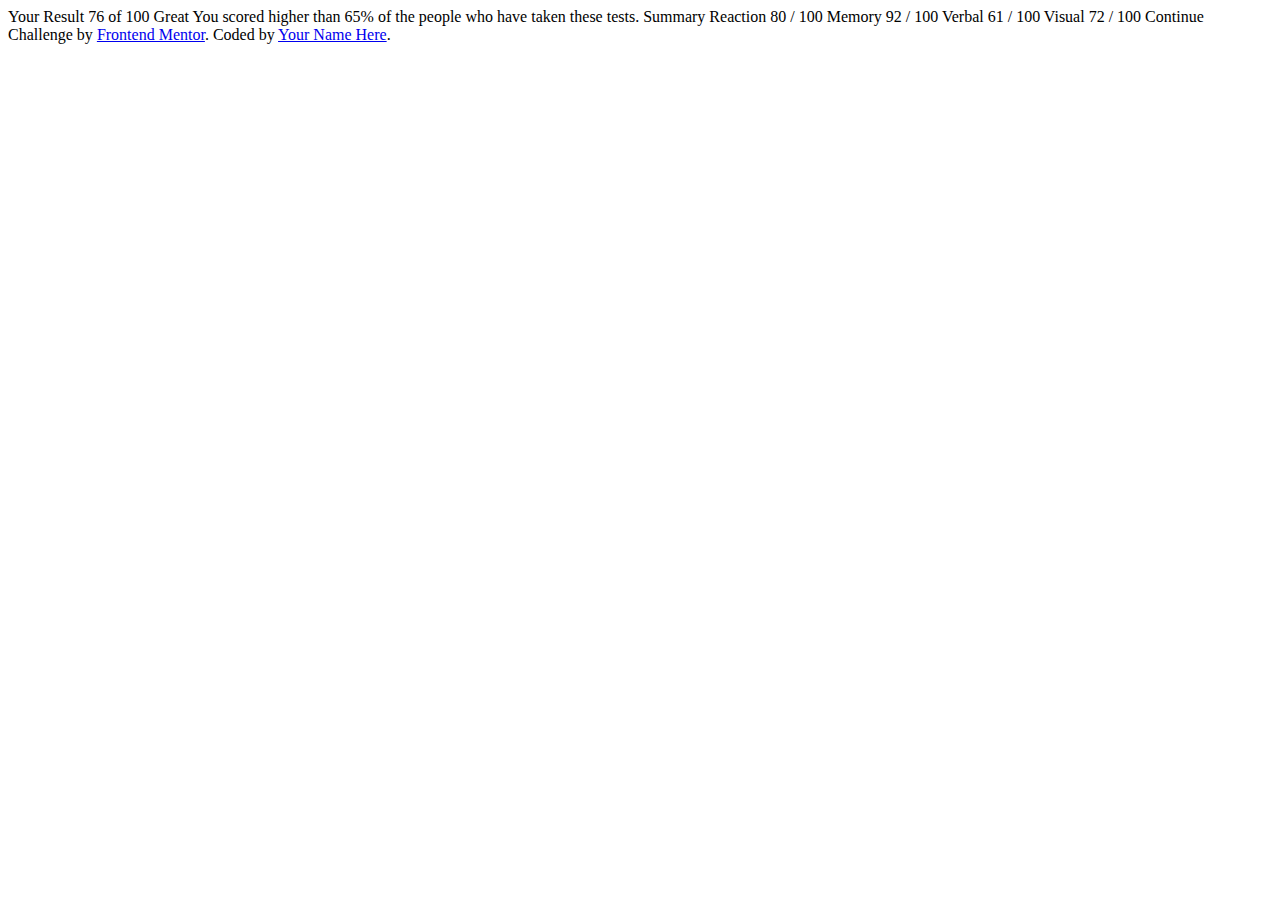
==== results-summary-component-main/index.html @ d4e73d26 "Results Summary Component" ====
<!DOCTYPE html>
<html lang="en">
    <head>
        <meta charset="UTF-8" />
        <meta name="viewport" content="width=device-width, initial-scale=1.0" />
        <!-- displays site properly based on user's device -->

        <link
            rel="icon"
            type="image/png"
            sizes="32x32"
            href="./assets/images/favicon-32x32.png"
        />

        <title>Frontend Mentor | Results summary component</title>
    </head>
    <body>
        <div class="container">
            Your Result 76 of 100 Great You scored higher than 65% of the people
            who have taken these tests. Summary Reaction 80 / 100 Memory 92 /
            100 Verbal 61 / 100 Visual 72 / 100 Continue
        </div>
        <div class="attribution">
            Challenge by
            <a
                href="https://www.frontendmentor.io?ref=challenge"
                target="_blank"
                >Frontend Mentor</a
            >. Coded by <a href="#">Your Name Here</a>.
        </div>
    </body>
</html>
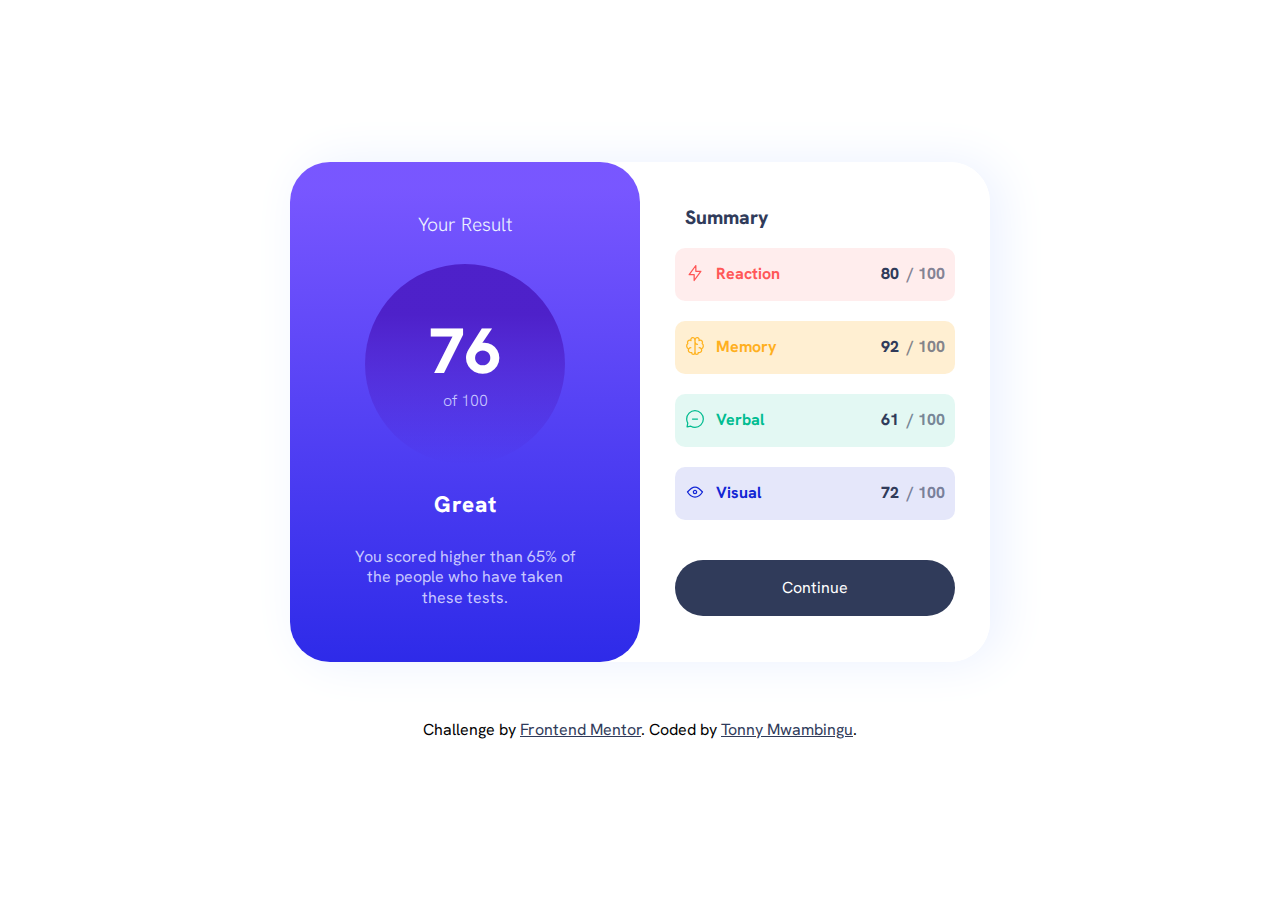
==== commit eb0af5ce: "Desktop Version of Results Summary Component completed" ====
--- a/results-summary-component-main/index.html
+++ b/results-summary-component-main/index.html
@@ -12,21 +12,81 @@
             href="./assets/images/favicon-32x32.png"
         />
 
+        <link rel="stylesheet" href="style.css" />
+        <link rel="preconnect" href="https://fonts.googleapis.com" />
+        <link rel="preconnect" href="https://fonts.gstatic.com" crossorigin />
+        <link
+            href="https://fonts.googleapis.com/css2?family=Hanken+Grotesk:wght@500;700;800&display=swap"
+            rel="stylesheet"
+        />
+
         <title>Frontend Mentor | Results summary component</title>
     </head>
+
     <body>
         <div class="container">
-            Your Result 76 of 100 Great You scored higher than 65% of the people
-            who have taken these tests. Summary Reaction 80 / 100 Memory 92 /
-            100 Verbal 61 / 100 Visual 72 / 100 Continue
-        </div>
-        <div class="attribution">
-            Challenge by
-            <a
-                href="https://www.frontendmentor.io?ref=challenge"
-                target="_blank"
-                >Frontend Mentor</a
-            >. Coded by <a href="#">Your Name Here</a>.
+            <div class="content-container">
+                <div class="content left-content">
+                    <div class="result-text">Your Result</div>
+                    <div class="circle">
+                        <span class="large-text">76</span>
+                        <span class="small-text">of 100</span>
+                    </div>
+                    <div class="commend">Great</div>
+                    <div class="comment">
+                        You scored higher than 65% of the people who have taken
+                        these tests.
+                    </div>
+                </div>
+                <div class="content right-content">
+                    <div class="sum-heading">Summary</div>
+                    <div class="score-container">
+                        <span class="img-span">
+                            <img src="./assets/images/icon-reaction.svg" alt=""
+                        /></span>
+                        <span class="mid-text-span">Reaction </span
+                        ><span class="end-text-span"
+                            >80&nbsp <span>/ 100</span></span
+                        >
+                    </div>
+                    <div class="score-container">
+                        <span class="img-span">
+                            <img src="./assets/images/icon-memory.svg" alt=""
+                        /></span>
+                        <span class="mid-text-span">Memory </span
+                        ><span class="end-text-span"
+                            >92&nbsp <span>/ 100</span></span
+                        >
+                    </div>
+                    <div class="score-container">
+                        <span class="img-span">
+                            <img src="./assets/images/icon-verbal.svg" alt=""
+                        /></span>
+                        <span class="mid-text-span">Verbal </span
+                        ><span class="end-text-span"
+                            >61&nbsp <span>/ 100</span></span
+                        >
+                    </div>
+                    <div class="score-container">
+                        <span class="img-span">
+                            <img src="./assets/images/icon-visual.svg" alt=""
+                        /></span>
+                        <span class="mid-text-span">Visual</span
+                        ><span class="end-text-span"
+                            >72&nbsp <span>/ 100</span></span
+                        >
+                    </div>
+                    <div class="button">Continue</div>
+                </div>
+            </div>
+            <div class="attribution">
+                Challenge by
+                <a
+                    href="https://www.frontendmentor.io?ref=challenge"
+                    target="_blank"
+                    >Frontend Mentor</a
+                >. Coded by <a href="#">Tonny Mwambingu</a>.
+            </div>
         </div>
     </body>
 </html>
--- a/results-summary-component-main/style.css
+++ b/results-summary-component-main/style.css
@@ -0,0 +1,349 @@
+/* http://meyerweb.com/eric/tools/css/reset/ 
+   v2.0 | 20110126
+   License: none (public domain)
+*/
+
+html,
+body,
+div,
+span,
+applet,
+object,
+iframe,
+h1,
+h2,
+h3,
+h4,
+h5,
+h6,
+p,
+blockquote,
+pre,
+a,
+abbr,
+acronym,
+address,
+big,
+cite,
+code,
+del,
+dfn,
+em,
+img,
+ins,
+kbd,
+q,
+s,
+samp,
+small,
+strike,
+strong,
+sub,
+sup,
+tt,
+var,
+b,
+u,
+i,
+center,
+dl,
+dt,
+dd,
+ol,
+ul,
+li,
+fieldset,
+form,
+label,
+legend,
+table,
+caption,
+tbody,
+tfoot,
+thead,
+tr,
+th,
+td,
+article,
+aside,
+canvas,
+details,
+embed,
+figure,
+figcaption,
+footer,
+header,
+hgroup,
+menu,
+nav,
+output,
+ruby,
+section,
+summary,
+time,
+mark,
+audio,
+video {
+    margin: 0;
+    padding: 0;
+    border: 0;
+    font-size: 100%;
+    font: inherit;
+    vertical-align: baseline;
+}
+/* HTML5 display-role reset for older browsers */
+article,
+aside,
+details,
+figcaption,
+figure,
+footer,
+header,
+hgroup,
+menu,
+nav,
+section {
+    display: block;
+}
+body {
+    line-height: 1;
+}
+ol,
+ul {
+    list-style: none;
+}
+blockquote,
+q {
+    quotes: none;
+}
+blockquote:before,
+blockquote:after,
+q:before,
+q:after {
+    content: "";
+    content: none;
+}
+table {
+    border-collapse: collapse;
+    border-spacing: 0;
+}
+
+body {
+    display: flex;
+    flex-direction: row;
+    justify-content: center;
+    align-items: center;
+    height: 100vh;
+    font-family: "Hanken Grotesk", sans-serif;
+}
+
+:root {
+    --light-red: hsl(0, 100%, 67%);
+    --orangey-yellow: hsl(39, 100%, 56%);
+    --green-teal: hsl(166, 100%, 37%);
+    --cobalt-blue: hsl(234, 85%, 45%);
+
+    --gr-slate-blue: hsl(252, 100%, 67%);
+    --gr-royal-blue: hsl(241, 81%, 54%);
+
+    --circle-violet-blue: hsla(256, 72%, 46%, 1);
+    --circle-persian-blue: hsla(241, 72%, 46%, 0);
+
+    --white: hsl(0, 0%, 100%);
+    --pale-blue: hsl(221, 100%, 96%);
+    --pale-blue-r: hsla(222, 100%, 96%, 0.432);
+    --light-lavender: hsl(241, 100%, 89%);
+    --dark-grey-blue: hsl(224, 30%, 27%);
+}
+
+.container {
+    display: flex;
+    flex-direction: column;
+    align-items: center;
+}
+
+.content-container {
+    background-color: var(--white);
+    width: 700px;
+    height: 500px;
+    display: flex;
+    justify-content: space-between;
+    border-radius: 40px;
+    margin-bottom: 60px;
+    box-shadow: 11px 0px 50px 0px var(--pale-blue);
+    -webkit-border-radius: 40px;
+    -moz-border-radius: 40px;
+    -ms-border-radius: 40px;
+    -o-border-radius: 40px;
+}
+
+.content {
+    justify-content: space-between;
+    width: 350px;
+    border-radius: 40px;
+}
+
+/* Left Side Content Styles */
+.left-content {
+    display: flex;
+    flex-direction: column;
+    align-items: center;
+    justify-content: center;
+    background-color: var(--gr-slate-blue);
+    border-top-right-radius: 40px;
+    border-bottom-right-radius: 40px;
+    background: var(--gr-royal-blue);
+    background: linear-gradient(
+        180deg,
+        var(--gr-slate-blue) 5%,
+        var(--gr-royal-blue) 100%
+    );
+    color: var(--white);
+}
+
+.circle {
+    width: 200px;
+    height: 200px;
+    border-radius: 50%;
+    display: flex;
+    flex-direction: column;
+    justify-content: center;
+    align-items: center;
+    margin-top: 30px;
+    margin-bottom: 30px;
+    background: linear-gradient(
+        180deg,
+        var(--circle-violet-blue) 25%,
+        var(--circle-persian-blue) 100%
+    );
+}
+
+.result-text {
+    font-weight: 300;
+    font-size: 1.2rem;
+    color: var(--pale-blue);
+}
+
+.large-text {
+    font-weight: 800;
+    font-size: 4rem;
+    margin-bottom: 10px;
+}
+
+.small-text {
+    font-weight: 300;
+    color: var(--light-lavender);
+}
+
+.commend {
+    margin-bottom: 30px;
+    font-weight: 800;
+    font-size: 1.4rem;
+    letter-spacing: 1px;
+}
+
+.comment {
+    width: 225px;
+    text-align: center;
+    color: var(--light-lavender);
+    line-height: 1.3rem;
+}
+
+/* Right Side Content Styles */
+.right-content {
+    display: flex;
+    flex-direction: column;
+    align-items: center;
+    justify-content: center;
+    background-color: white;
+}
+
+.right-content div {
+    width: 260px;
+}
+
+.sum-heading {
+    color: var(--dark-grey-blue);
+    font-weight: 800;
+    font-size: 1.2rem;
+    margin-bottom: 20px;
+}
+
+.score-container {
+    display: flex;
+    flex-direction: row;
+    justify-content: space-between;
+    align-items: center;
+    padding: 15px 10px;
+    border-radius: 10px;
+    font-weight: 700;
+    margin-bottom: 20px;
+}
+
+.score-container:nth-of-type(2) {
+    color: hsla(0, 100%, 67%);
+    background-color: hsla(0, 100%, 67%, 0.11);
+}
+.score-container:nth-of-type(3) {
+    color: hsla(39, 100%, 56%);
+    background-color: hsla(39, 100%, 56%, 0.2);
+}
+.score-container:nth-of-type(4) {
+    color: hsl(166, 100%, 37%);
+    background-color: hsl(166, 100%, 37%, 0.11);
+}
+.score-container:nth-of-type(5) {
+    color: hsl(234, 85%, 45%);
+    background-color: hsl(234, 85%, 45%, 0.11);
+}
+
+.img-span {
+    flex-basis: 25px;
+    flex-grow: 1;
+}
+.mid-text-span {
+    flex-basis: 100px;
+    flex-grow: 2;
+}
+
+.end-text-span {
+    flex-basis: 100px;
+    text-align: right;
+    flex-grow: 3;
+    font-weight: 800;
+    color: var(--dark-grey-blue);
+}
+
+.end-text-span span {
+    color: hsla(224, 30%, 27%, 0.596);
+}
+
+.button {
+    border-radius: 30px;
+    text-align: center;
+    padding: 20px 10px;
+    background-color: var(--dark-grey-blue);
+    color: var(--white);
+    margin-top: 20px;
+}
+
+.button:hover {
+    background-color: var(--circle-violet-blue);
+}
+
+.attribution a {
+    text-decoration: underline;
+    color: var(--dark-grey-blue);
+    transition: text-decoration 0.25s, color 0.25s, font-size 0.25s;
+    transition-timing-function: cubic-bezier(0.455, 0.03, 0.515, 0.955);
+    -webkit-transition: text-decoration 0.25s, color 0.25s, font-size 0.25s;
+    -moz-transition: text-decoration 0.25s, color 0.25s, font-size 0.25s;
+    -ms-transition: text-decoration 0.25s, color 0.25s, font-size 0.25s;
+    -o-transition: text-decoration 0.25s, color 0.25s, font-size 0.25s;
+}
+
+.attribution a:hover {
+    color: var(--light-lavender);
+    text-decoration: none;
+    font-size: 1.1rem;
+}
